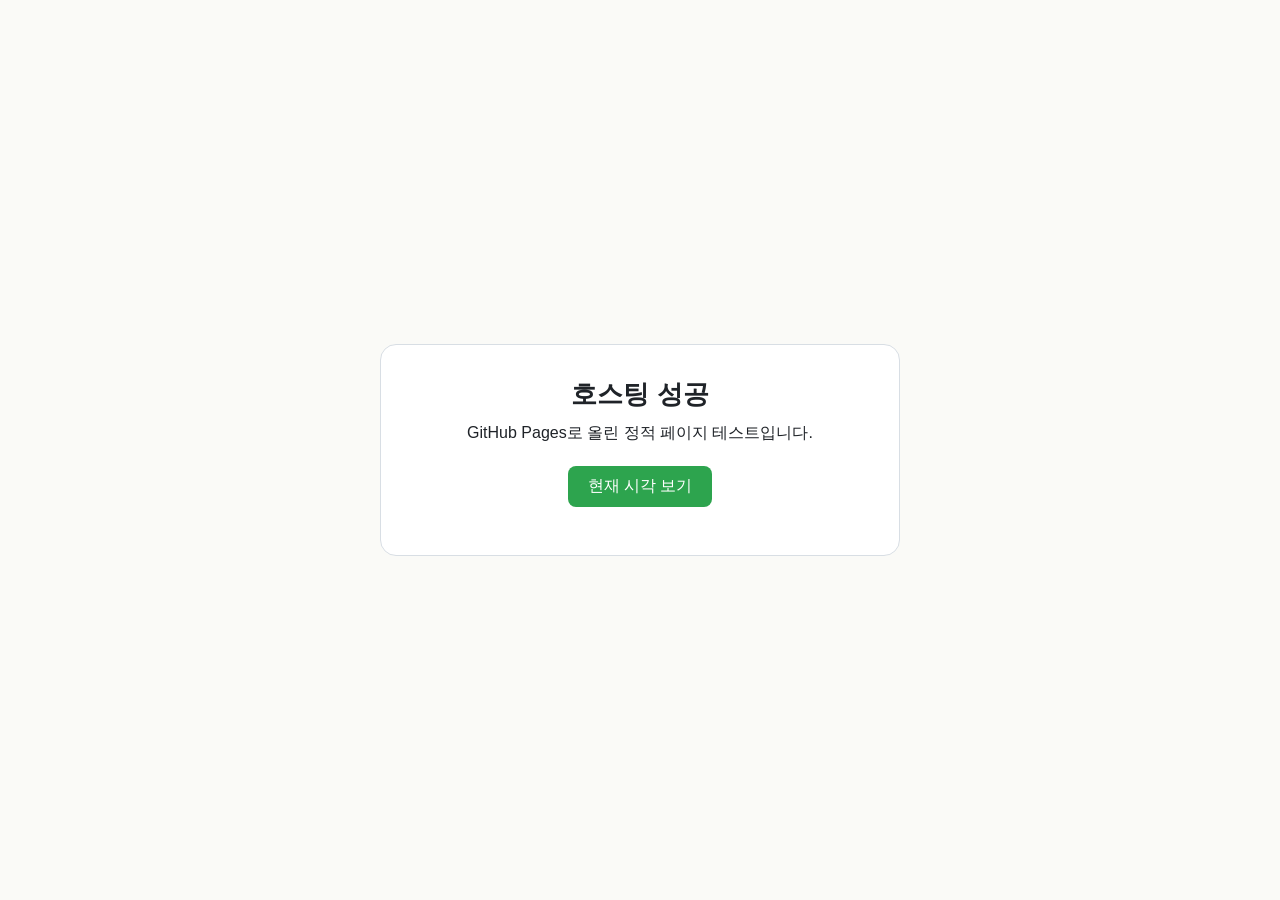
==== index.html @ 83ef2e47 "Add simple static page for GitHub Pages test Co-Authored-By: Claude Sonnet 5.5 <noreply@anthropic.co" ====
<!doctype html>
<html lang="ko">
<head>
  <meta charset="utf-8">
  <meta name="viewport" content="width=device-width, initial-scale=1">
  <title>GitHub Pages 테스트</title>
  <style>
    :root { --bg: #fafaf7; --fg: #1f2328; --accent: #2da44e; --card: #ffffff; --line: #d8dee4; }
    @media (prefers-color-scheme: dark) {
      :root { --bg: #0d1117; --fg: #e6edf3; --accent: #3fb950; --card: #161b22; --line: #30363d; }
    }
    * { box-sizing: border-box; }
    body {
      margin: 0; min-height: 100vh; display: grid; place-items: center;
      background: var(--bg); color: var(--fg);
      font-family: -apple-system, BlinkMacSystemFont, "Apple SD Gothic Neo", "Malgun Gothic", sans-serif;
    }
    main {
      width: min(92vw, 520px); padding: 32px; text-align: center;
      background: var(--card); border: 1px solid var(--line); border-radius: 16px;
    }
    h1 { margin: 0 0 8px; font-size: 1.6rem; }
    p { margin: 0 0 20px; line-height: 1.6; }
    button {
      padding: 10px 20px; font-size: 1rem; color: #fff; background: var(--accent);
      border: 0; border-radius: 8px; cursor: pointer;
    }
    #time { margin-top: 16px; font-variant-numeric: tabular-nums; opacity: .8; }
  </style>
</head>
<body>
  <main>
    <h1>호스팅 성공</h1>
    <p>GitHub Pages로 올린 정적 페이지 테스트입니다.</p>
    <button id="btn">현재 시각 보기</button>
    <div id="time" aria-live="polite"></div>
  </main>
  <script>
    document.getElementById('btn').addEventListener('click', function () {
      document.getElementById('time').textContent = new Date().toLocaleString('ko-KR');
    });
  </script>
</body>
</html>
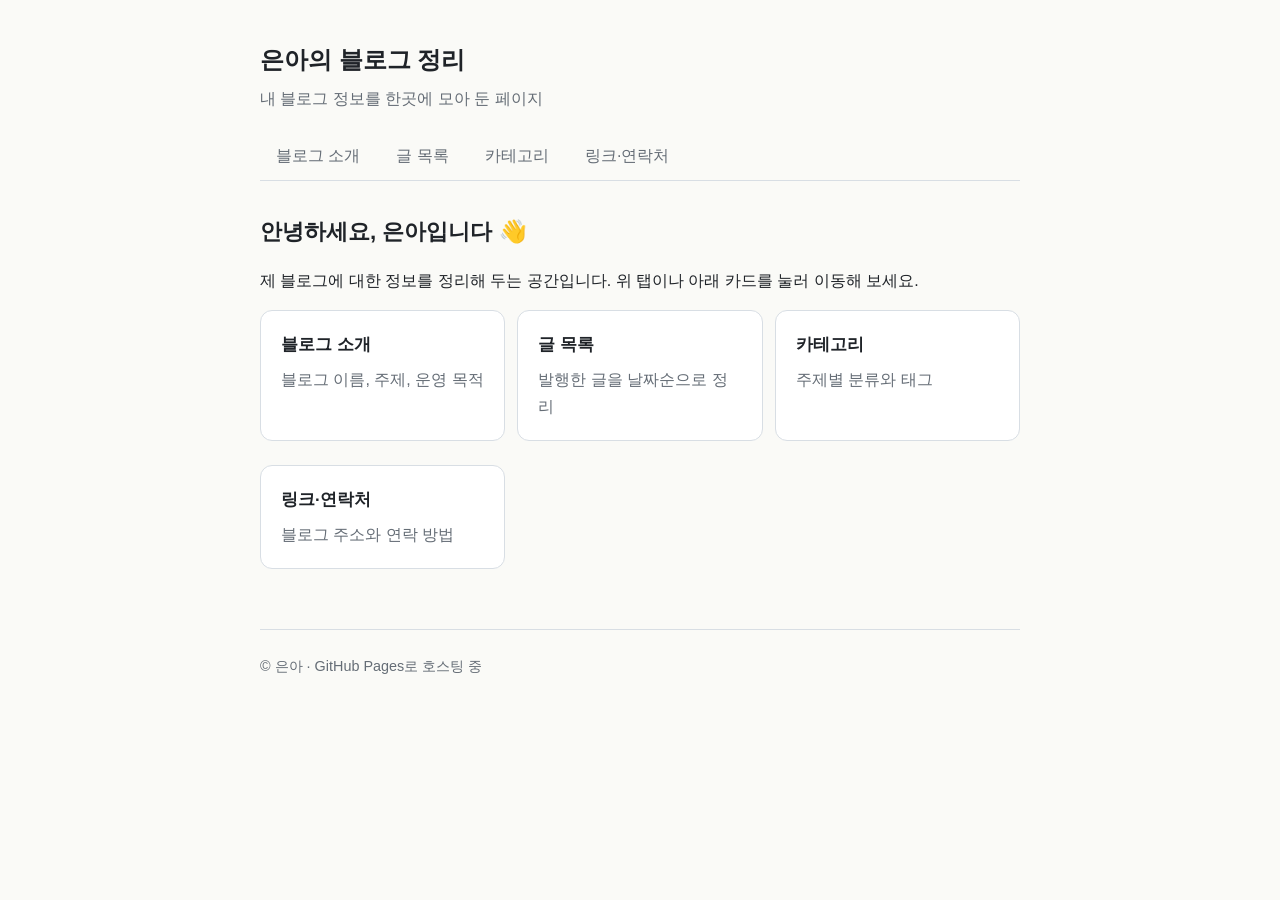
==== commit 81f86c1e: "Add blog info site with four tabs Home page plus about, posts, categories and links pages sharing a " ====
--- a/index.html
+++ b/index.html
@@ -3,42 +3,47 @@
 <head>
   <meta charset="utf-8">
   <meta name="viewport" content="width=device-width, initial-scale=1">
-  <title>GitHub Pages 테스트</title>
-  <style>
-    :root { --bg: #fafaf7; --fg: #1f2328; --accent: #2da44e; --card: #ffffff; --line: #d8dee4; }
-    @media (prefers-color-scheme: dark) {
-      :root { --bg: #0d1117; --fg: #e6edf3; --accent: #3fb950; --card: #161b22; --line: #30363d; }
-    }
-    * { box-sizing: border-box; }
-    body {
-      margin: 0; min-height: 100vh; display: grid; place-items: center;
-      background: var(--bg); color: var(--fg);
-      font-family: -apple-system, BlinkMacSystemFont, "Apple SD Gothic Neo", "Malgun Gothic", sans-serif;
-    }
-    main {
-      width: min(92vw, 520px); padding: 32px; text-align: center;
-      background: var(--card); border: 1px solid var(--line); border-radius: 16px;
-    }
-    h1 { margin: 0 0 8px; font-size: 1.6rem; }
-    p { margin: 0 0 20px; line-height: 1.6; }
-    button {
-      padding: 10px 20px; font-size: 1rem; color: #fff; background: var(--accent);
-      border: 0; border-radius: 8px; cursor: pointer;
-    }
-    #time { margin-top: 16px; font-variant-numeric: tabular-nums; opacity: .8; }
-  </style>
+  <title>은아의 블로그 정리</title>
+  <link rel="stylesheet" href="style.css">
 </head>
 <body>
-  <main>
-    <h1>호스팅 성공</h1>
-    <p>GitHub Pages로 올린 정적 페이지 테스트입니다.</p>
-    <button id="btn">현재 시각 보기</button>
-    <div id="time" aria-live="polite"></div>
-  </main>
-  <script>
-    document.getElementById('btn').addEventListener('click', function () {
-      document.getElementById('time').textContent = new Date().toLocaleString('ko-KR');
-    });
-  </script>
+  <div class="wrap">
+    <header>
+      <h1 class="site-title"><a href="index.html">은아의 블로그 정리</a></h1>
+      <p class="site-sub">내 블로그 정보를 한곳에 모아 둔 페이지</p>
+      <nav class="tabs" aria-label="주요 메뉴">
+        <a href="about.html">블로그 소개</a>
+        <a href="posts.html">글 목록</a>
+        <a href="categories.html">카테고리</a>
+        <a href="links.html">링크·연락처</a>
+      </nav>
+    </header>
+
+    <main>
+      <h2>안녕하세요, 은아입니다 👋</h2>
+      <p>제 블로그에 대한 정보를 정리해 두는 공간입니다. 위 탭이나 아래 카드를 눌러 이동해 보세요.</p>
+
+      <div class="grid">
+        <a class="card" href="about.html">
+          <h3>블로그 소개</h3>
+          <p class="muted">블로그 이름, 주제, 운영 목적</p>
+        </a>
+        <a class="card" href="posts.html">
+          <h3>글 목록</h3>
+          <p class="muted">발행한 글을 날짜순으로 정리</p>
+        </a>
+        <a class="card" href="categories.html">
+          <h3>카테고리</h3>
+          <p class="muted">주제별 분류와 태그</p>
+        </a>
+        <a class="card" href="links.html">
+          <h3>링크·연락처</h3>
+          <p class="muted">블로그 주소와 연락 방법</p>
+        </a>
+      </div>
+    </main>
+
+    <footer>© 은아 · GitHub Pages로 호스팅 중</footer>
+  </div>
 </body>
 </html>
--- a/style.css
+++ b/style.css
@@ -0,0 +1,70 @@
+:root {
+  --bg: #fafaf7; --fg: #1f2328; --muted: #656d76; --accent: #2da44e;
+  --card: #ffffff; --line: #d8dee4;
+}
+@media (prefers-color-scheme: dark) {
+  :root {
+    --bg: #0d1117; --fg: #e6edf3; --muted: #8b949e; --accent: #3fb950;
+    --card: #161b22; --line: #30363d;
+  }
+}
+* { box-sizing: border-box; }
+body {
+  margin: 0; min-height: 100vh;
+  background: var(--bg); color: var(--fg);
+  font-family: -apple-system, BlinkMacSystemFont, "Apple SD Gothic Neo", "Malgun Gothic", sans-serif;
+  line-height: 1.7;
+}
+.wrap { width: min(92vw, 760px); margin: 0 auto; }
+
+header { padding: 40px 0 0; }
+.site-title { margin: 0; font-size: 1.5rem; }
+.site-title a { color: inherit; text-decoration: none; }
+.site-sub { margin: 4px 0 20px; color: var(--muted); }
+
+nav.tabs {
+  display: flex; gap: 4px; overflow-x: auto;
+  border-bottom: 1px solid var(--line);
+}
+nav.tabs a {
+  flex: none; padding: 10px 16px; color: var(--muted); text-decoration: none;
+  border-bottom: 2px solid transparent; margin-bottom: -1px; white-space: nowrap;
+}
+nav.tabs a:hover { color: var(--fg); }
+nav.tabs a[aria-current="page"] {
+  color: var(--fg); font-weight: 600; border-bottom-color: var(--accent);
+}
+
+main { padding: 32px 0 48px; }
+h2 { margin: 0 0 16px; font-size: 1.4rem; }
+h3 { margin: 0 0 6px; font-size: 1.05rem; }
+p { margin: 0 0 16px; }
+.muted { color: var(--muted); }
+
+.card {
+  background: var(--card); border: 1px solid var(--line);
+  border-radius: 12px; padding: 20px; margin-bottom: 12px;
+}
+.card p:last-child { margin-bottom: 0; }
+.grid { display: grid; gap: 12px; grid-template-columns: repeat(auto-fit, minmax(220px, 1fr)); }
+a.card { display: block; color: inherit; text-decoration: none; }
+a.card:hover { border-color: var(--accent); }
+
+.post-list { list-style: none; margin: 0; padding: 0; }
+.post-list li {
+  display: flex; justify-content: space-between; gap: 16px;
+  padding: 14px 0; border-bottom: 1px solid var(--line);
+}
+.post-list time { flex: none; color: var(--muted); font-variant-numeric: tabular-nums; }
+
+.tag {
+  display: inline-block; padding: 2px 10px; margin: 0 6px 6px 0;
+  font-size: .85rem; color: var(--accent);
+  border: 1px solid var(--accent); border-radius: 999px;
+}
+dl.info { display: grid; grid-template-columns: 7em 1fr; gap: 10px 12px; margin: 0; }
+dl.info dt { color: var(--muted); }
+dl.info dd { margin: 0; }
+a { color: var(--accent); }
+
+footer { padding: 24px 0 40px; color: var(--muted); font-size: .9rem; border-top: 1px solid var(--line); }
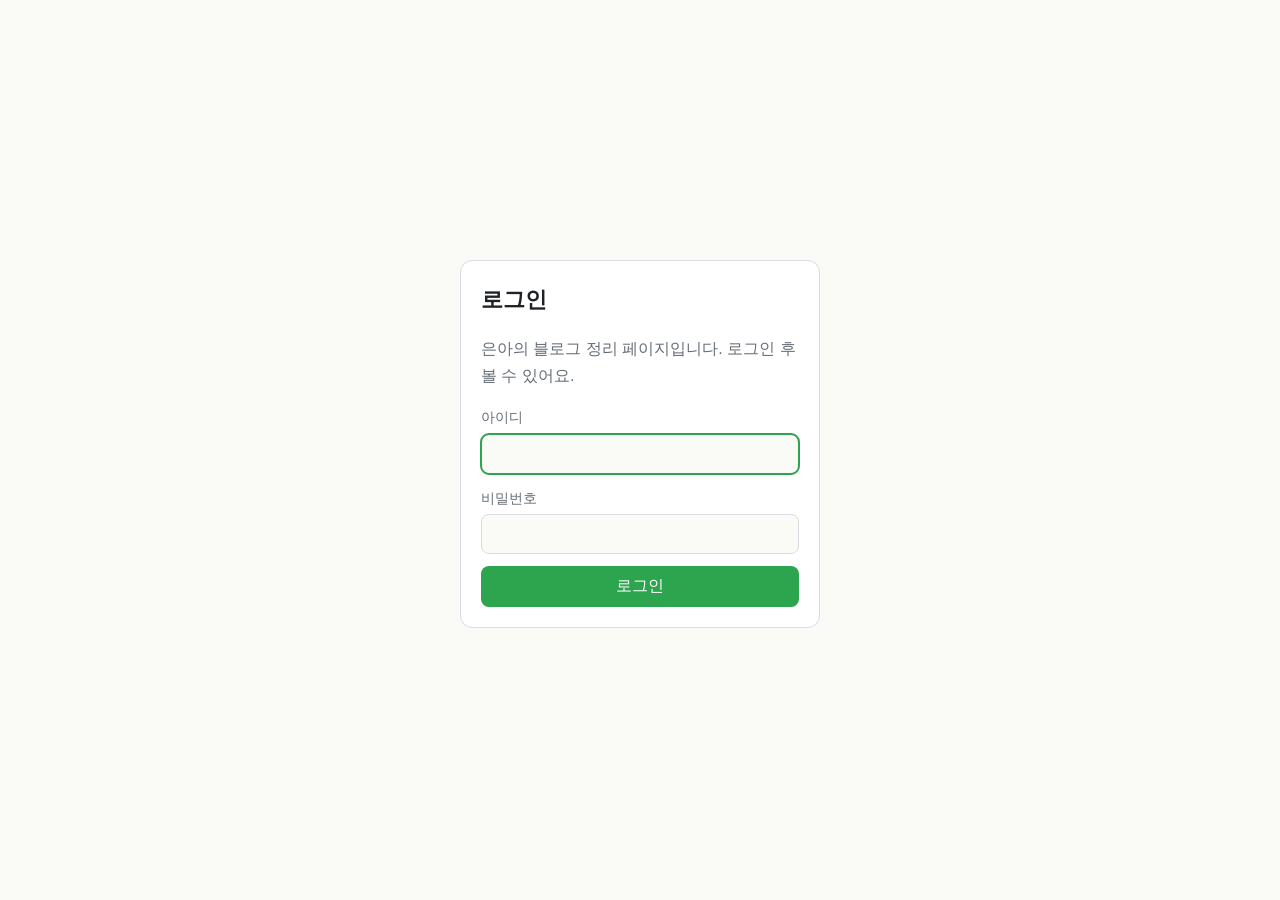
==== commit c00d5e50: "Add ID/password login gate to all pages Client-side gate (UI level) using a salted SHA-256 hash in a" ====
--- a/index.html
+++ b/index.html
@@ -5,6 +5,8 @@
   <meta name="viewport" content="width=device-width, initial-scale=1">
   <title>은아의 블로그 정리</title>
   <link rel="stylesheet" href="style.css">
+  <script src="auth-config.js"></script>
+  <script src="auth.js"></script>
 </head>
 <body>
   <div class="wrap">
--- a/style.css
+++ b/style.css
@@ -67,4 +67,27 @@
 dl.info dd { margin: 0; }
 a { color: var(--accent); }
 
+/* 로그인 잠금 */
+html.locked .wrap { display: none; }
+html:not(.locked) #login { display: none; }
+#login { min-height: 100vh; display: grid; place-items: center; padding: 16px; }
+.login-card { width: min(92vw, 360px); }
+.login-card label { display: block; margin-bottom: 12px; color: var(--muted); font-size: .9rem; }
+.login-card input {
+  display: block; width: 100%; margin-top: 4px; padding: 10px 12px; font-size: 1rem;
+  color: var(--fg); background: var(--bg); border: 1px solid var(--line); border-radius: 8px;
+}
+.login-card input:focus { outline: 2px solid var(--accent); outline-offset: -1px; }
+.login-card button {
+  width: 100%; padding: 10px; font-size: 1rem; color: #fff; background: var(--accent);
+  border: 0; border-radius: 8px; cursor: pointer;
+}
+.login-error { color: #cf222e; font-size: .9rem; margin: 0 0 12px; }
+@media (prefers-color-scheme: dark) { .login-error { color: #ff7b72; } }
+nav.tabs .logout {
+  flex: none; margin-left: auto; padding: 10px 4px; font-size: .9rem; cursor: pointer;
+  color: var(--muted); background: none; border: 0;
+}
+nav.tabs .logout:hover { color: var(--fg); }
+
 footer { padding: 24px 0 40px; color: var(--muted); font-size: .9rem; border-top: 1px solid var(--line); }
